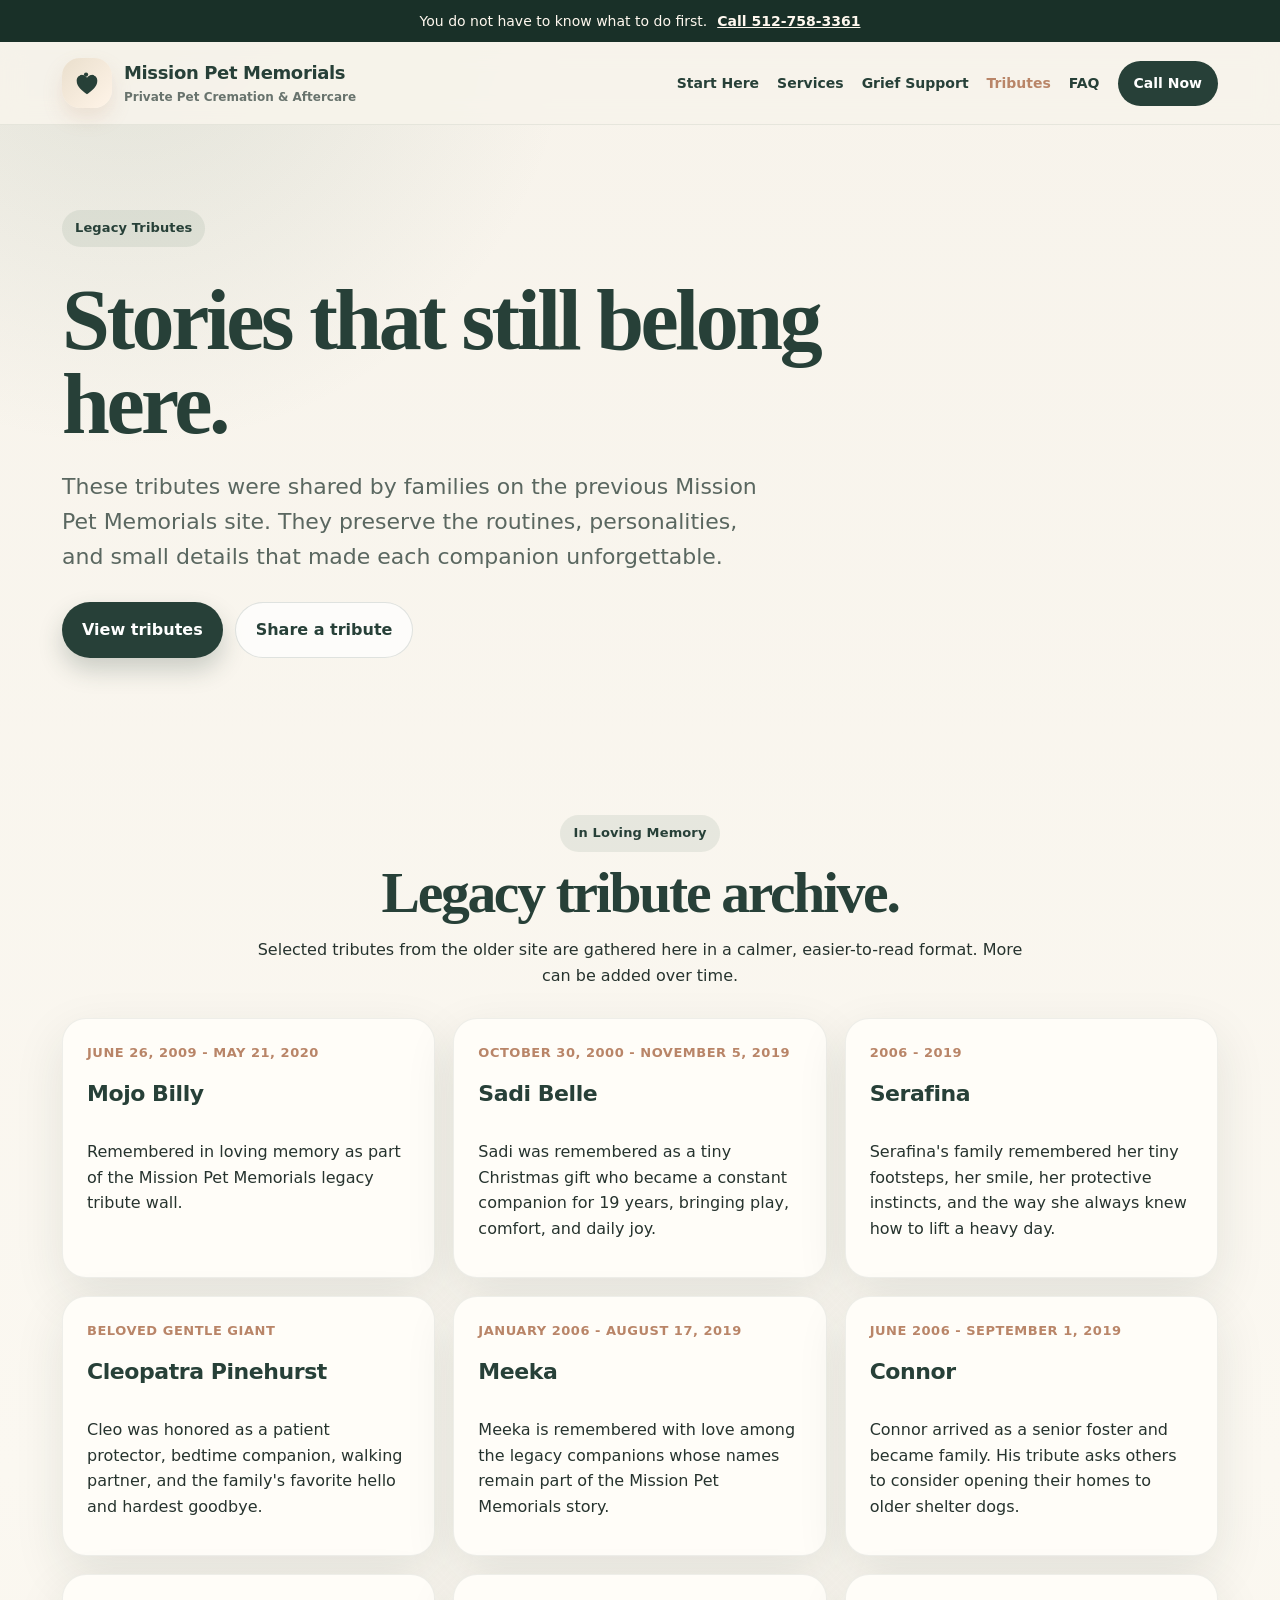
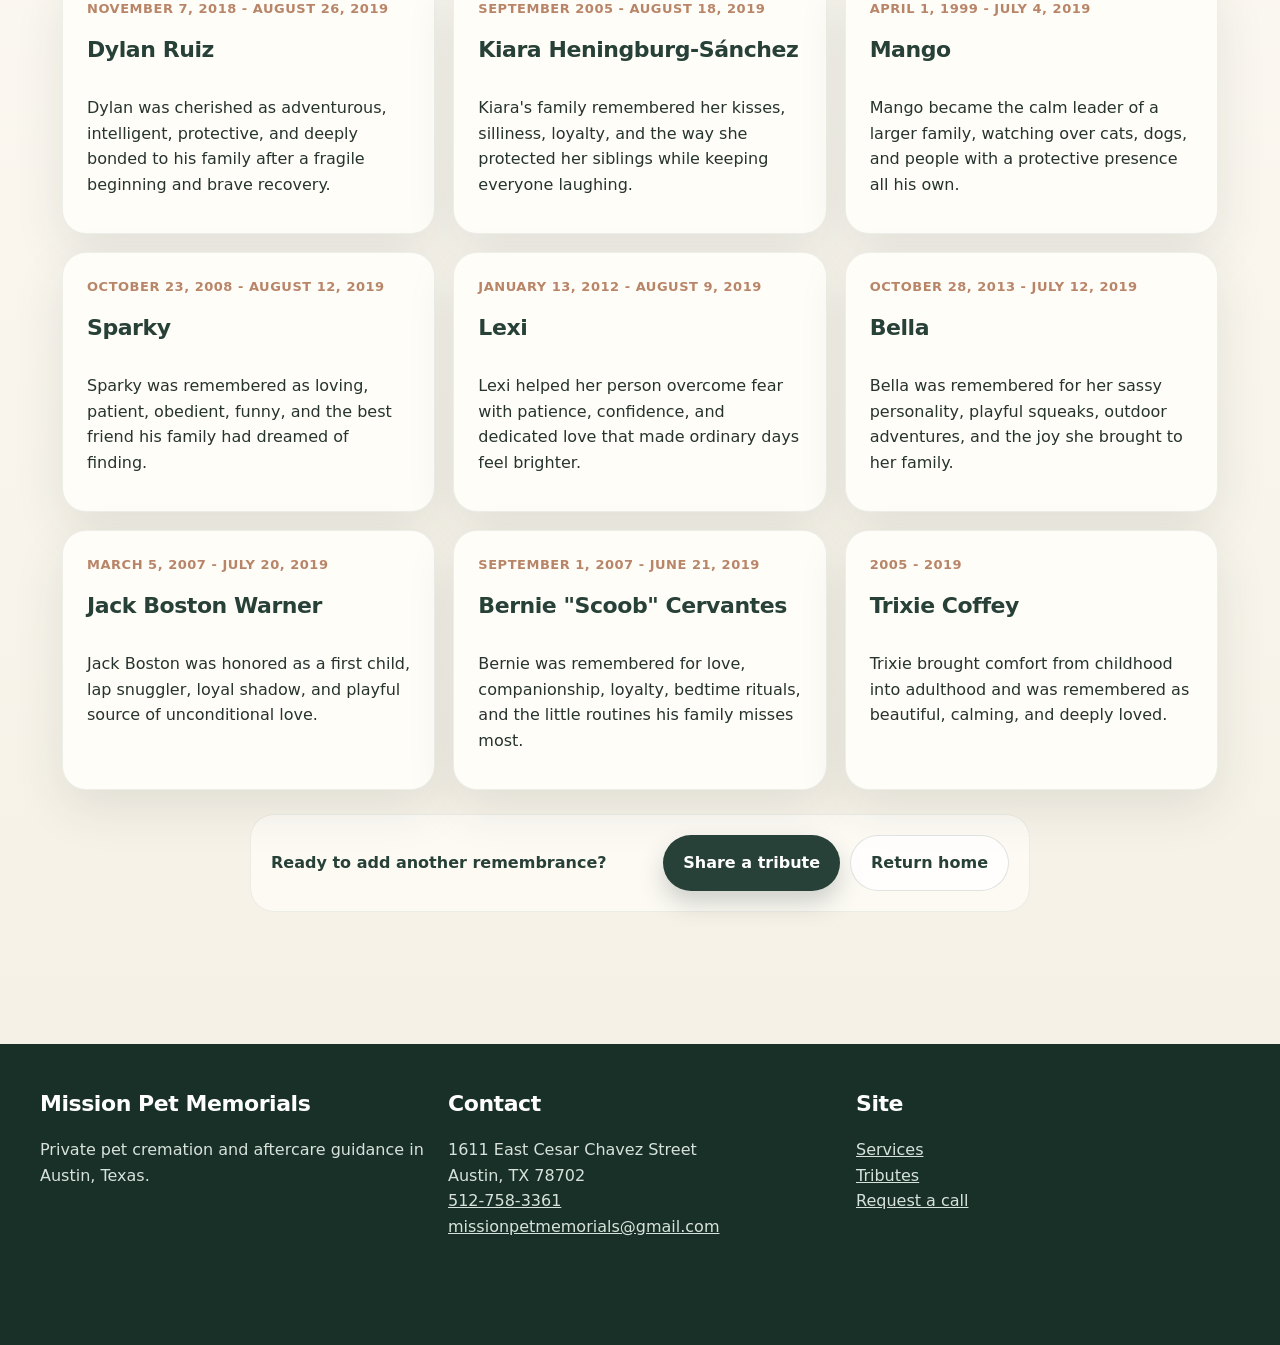
==== tributes.html @ 891af001 "Move tributes to dedicated page" ====
<!DOCTYPE html>
<html lang="en">
<head>
  <meta charset="UTF-8" />
  <meta name="viewport" content="width=device-width, initial-scale=1.0" />
  <title>Tributes | Mission Pet Memorials</title>
  <meta name="description" content="Legacy pet tributes from Mission Pet Memorials families in Austin, Texas." />
  <link rel="stylesheet" href="styles.css" />
</head>
<body>
  <a class="skip-link" href="#main">Skip to content</a>

  <div class="topbar">
    <span>You do not have to know what to do first.</span>
    <a href="tel:5127583361">Call 512-758-3361</a>
  </div>

  <header class="site-header">
    <nav class="nav">
      <a class="brand" href="index.html#home" aria-label="Mission Pet Memorials home">
        <span class="brand-mark" aria-hidden="true">
          <svg viewBox="0 0 64 64" role="img" aria-hidden="true">
            <path d="M32 56c-10-8-22-16-22-29 0-7 5-12 12-12 5 0 8 3 10 6 2-3 5-6 10-6 7 0 12 5 12 12 0 13-12 21-22 29z"/>
            <circle cx="21" cy="19" r="4.5"/>
            <circle cx="30" cy="14" r="4.5"/>
            <circle cx="43" cy="19" r="4.5"/>
            <ellipse cx="32" cy="31" rx="8.5" ry="7.2"/>
          </svg>
        </span>
        <span class="brand-text">
          <strong>Mission Pet Memorials</strong>
          <small>Private Pet Cremation & Aftercare</small>
        </span>
      </a>

      <button class="menu-toggle" aria-label="Toggle menu" aria-expanded="false">Menu</button>

      <div class="nav-links">
        <a href="index.html#start">Start Here</a>
        <a href="index.html#services">Services</a>
        <a href="index.html#grief">Grief Support</a>
        <a href="tributes.html" aria-current="page">Tributes</a>
        <a href="index.html#faq">FAQ</a>
        <a class="nav-call" href="tel:5127583361">Call Now</a>
      </div>
    </nav>
  </header>

  <main id="main">
    <section class="section tribute-hero">
      <div>
        <p class="eyebrow">Legacy Tributes</p>
        <h1>Stories that still belong here.</h1>
        <p class="lead">These tributes were shared by families on the previous Mission Pet Memorials site. They preserve the routines, personalities, and small details that made each companion unforgettable.</p>
        <div class="hero-actions">
          <a class="button button-primary" href="#tribute-archive">View tributes</a>
          <a class="button button-secondary" href="index.html#lead-form">Share a tribute</a>
        </div>
      </div>
    </section>

    <section id="tribute-archive" class="section tribute-section">
      <div class="section-head center">
        <p class="eyebrow">In Loving Memory</p>
        <h2>Legacy tribute archive.</h2>
        <p>Selected tributes from the older site are gathered here in a calmer, easier-to-read format. More can be added over time.</p>
      </div>

      <div class="card-grid three tribute-archive-grid">
        <article class="tribute-card">
          <p class="tribute-meta">June 26, 2009 - May 21, 2020</p>
          <h3>Mojo Billy</h3>
          <p>Remembered in loving memory as part of the Mission Pet Memorials legacy tribute wall.</p>
        </article>
        <article class="tribute-card">
          <p class="tribute-meta">October 30, 2000 - November 5, 2019</p>
          <h3>Sadi Belle</h3>
          <p>Sadi was remembered as a tiny Christmas gift who became a constant companion for 19 years, bringing play, comfort, and daily joy.</p>
        </article>
        <article class="tribute-card">
          <p class="tribute-meta">2006 - 2019</p>
          <h3>Serafina</h3>
          <p>Serafina's family remembered her tiny footsteps, her smile, her protective instincts, and the way she always knew how to lift a heavy day.</p>
        </article>
        <article class="tribute-card">
          <p class="tribute-meta">Beloved gentle giant</p>
          <h3>Cleopatra Pinehurst</h3>
          <p>Cleo was honored as a patient protector, bedtime companion, walking partner, and the family's favorite hello and hardest goodbye.</p>
        </article>
        <article class="tribute-card">
          <p class="tribute-meta">January 2006 - August 17, 2019</p>
          <h3>Meeka</h3>
          <p>Meeka is remembered with love among the legacy companions whose names remain part of the Mission Pet Memorials story.</p>
        </article>
        <article class="tribute-card">
          <p class="tribute-meta">June 2006 - September 1, 2019</p>
          <h3>Connor</h3>
          <p>Connor arrived as a senior foster and became family. His tribute asks others to consider opening their homes to older shelter dogs.</p>
        </article>
        <article class="tribute-card">
          <p class="tribute-meta">November 7, 2018 - August 26, 2019</p>
          <h3>Dylan Ruiz</h3>
          <p>Dylan was cherished as adventurous, intelligent, protective, and deeply bonded to his family after a fragile beginning and brave recovery.</p>
        </article>
        <article class="tribute-card">
          <p class="tribute-meta">September 2005 - August 18, 2019</p>
          <h3>Kiara Heningburg-S&aacute;nchez</h3>
          <p>Kiara's family remembered her kisses, silliness, loyalty, and the way she protected her siblings while keeping everyone laughing.</p>
        </article>
        <article class="tribute-card">
          <p class="tribute-meta">April 1, 1999 - July 4, 2019</p>
          <h3>Mango</h3>
          <p>Mango became the calm leader of a larger family, watching over cats, dogs, and people with a protective presence all his own.</p>
        </article>
        <article class="tribute-card">
          <p class="tribute-meta">October 23, 2008 - August 12, 2019</p>
          <h3>Sparky</h3>
          <p>Sparky was remembered as loving, patient, obedient, funny, and the best friend his family had dreamed of finding.</p>
        </article>
        <article class="tribute-card">
          <p class="tribute-meta">January 13, 2012 - August 9, 2019</p>
          <h3>Lexi</h3>
          <p>Lexi helped her person overcome fear with patience, confidence, and dedicated love that made ordinary days feel brighter.</p>
        </article>
        <article class="tribute-card">
          <p class="tribute-meta">October 28, 2013 - July 12, 2019</p>
          <h3>Bella</h3>
          <p>Bella was remembered for her sassy personality, playful squeaks, outdoor adventures, and the joy she brought to her family.</p>
        </article>
        <article class="tribute-card">
          <p class="tribute-meta">March 5, 2007 - July 20, 2019</p>
          <h3>Jack Boston Warner</h3>
          <p>Jack Boston was honored as a first child, lap snuggler, loyal shadow, and playful source of unconditional love.</p>
        </article>
        <article class="tribute-card">
          <p class="tribute-meta">September 1, 2007 - June 21, 2019</p>
          <h3>Bernie "Scoob" Cervantes</h3>
          <p>Bernie was remembered for love, companionship, loyalty, bedtime rituals, and the little routines his family misses most.</p>
        </article>
        <article class="tribute-card">
          <p class="tribute-meta">2005 - 2019</p>
          <h3>Trixie Coffey</h3>
          <p>Trixie brought comfort from childhood into adulthood and was remembered as beautiful, calming, and deeply loved.</p>
        </article>
      </div>

      <div class="tribute-note">
        <p>Ready to add another remembrance?</p>
        <div class="tribute-actions">
          <a class="button button-primary" href="index.html#lead-form">Share a tribute</a>
          <a class="button button-secondary" href="index.html#home">Return home</a>
        </div>
      </div>
    </section>
  </main>

  <footer class="footer">
    <div class="footer-grid">
      <div>
        <h3>Mission Pet Memorials</h3>
        <p>Private pet cremation and aftercare guidance in Austin, Texas.</p>
      </div>
      <div>
        <h3>Contact</h3>
        <p>1611 East Cesar Chavez Street<br>Austin, TX 78702<br><a href="tel:5127583361">512-758-3361</a><br><a href="mailto:missionpetmemorials@gmail.com">missionpetmemorials@gmail.com</a></p>
      </div>
      <div>
        <h3>Site</h3>
        <p><a href="index.html#services">Services</a><br><a href="tributes.html">Tributes</a><br><a href="index.html#lead-form">Request a call</a></p>
      </div>
    </div>
  </footer>

  <div class="mobile-call-bar">
    <a href="tel:5127583361">Call now: 512-758-3361</a>
  </div>

  <script src="script.js"></script>
</body>
</html>
---- styles.css ----
:root {
  --ink: #26332e;
  --deep: #274038;
  --deep-2: #193028;
  --sage: #7c927f;
  --sage-soft: #e7eee7;
  --cream: #fbf8f1;
  --sand: #efe5d4;
  --clay: #b98568;
  --white: #fffdf8;
  --muted: #68736d;
  --shadow: 0 18px 50px rgba(25, 48, 40, 0.10);
  --radius-lg: 30px;
  --radius-md: 20px;
}

* { box-sizing: border-box; }

html { scroll-behavior: smooth; }

body {
  margin: 0;
  font-family: Inter, system-ui, -apple-system, BlinkMacSystemFont, "Segoe UI", sans-serif;
  color: var(--ink);
  background:
    radial-gradient(circle at 10% 0%, rgba(124, 146, 127, 0.18), transparent 28rem),
    linear-gradient(180deg, #f7f3eb 0%, #fbf8f1 50%, #f4efe4 100%);
  line-height: 1.6;
}

a { color: inherit; }

.skip-link {
  position: absolute;
  left: -999px;
  top: 10px;
  background: var(--deep);
  color: white;
  padding: 10px 14px;
  border-radius: 10px;
}

.skip-link:focus { left: 10px; }

.topbar {
  background: var(--deep-2);
  color: #fff8ef;
  padding: 10px 16px;
  text-align: center;
  font-size: 14px;
  display: flex;
  justify-content: center;
  gap: 10px;
  flex-wrap: wrap;
}

.topbar a {
  color: #fff8ef;
  font-weight: 900;
}

.site-header {
  position: sticky;
  top: 0;
  z-index: 20;
  background: rgba(247, 243, 235, 0.92);
  backdrop-filter: blur(12px);
  border-bottom: 1px solid rgba(39, 64, 56, 0.08);
}

.nav {
  max-width: 1200px;
  margin: 0 auto;
  padding: 16px 22px;
  display: flex;
  align-items: center;
  justify-content: space-between;
  gap: 16px;
}

.brand {
  display: flex;
  align-items: center;
  gap: 12px;
  text-decoration: none;
}

.brand-mark {
  width: 50px;
  height: 50px;
  border-radius: 18px;
  background: linear-gradient(135deg, #eadfcd, #fff4e8);
  display: grid;
  place-items: center;
  box-shadow: 0 10px 20px rgba(185, 133, 104, 0.18);
}

.brand-mark svg {
  width: 30px;
  height: 30px;
  fill: var(--deep);
}

.brand-text strong {
  display: block;
  color: var(--deep);
  font-size: 18px;
  font-weight: 900;
  letter-spacing: -0.02em;
}

.brand-text small {
  display: block;
  color: var(--muted);
  font-size: 12px;
  font-weight: 700;
}

.nav-links {
  display: flex;
  align-items: center;
  gap: 18px;
}

.nav-links a {
  text-decoration: none;
  color: var(--deep);
  font-weight: 800;
  font-size: 14px;
}

.nav-links a[aria-current="page"] {
  color: var(--clay);
}

.nav-call {
  background: var(--deep);
  color: white !important;
  border-radius: 999px;
  padding: 11px 16px;
}

.menu-toggle {
  display: none;
  border: 1px solid rgba(39, 64, 56, 0.14);
  background: var(--white);
  color: var(--deep);
  border-radius: 999px;
  padding: 10px 14px;
  font-weight: 800;
}

.hero,
.section {
  max-width: 1200px;
  margin: 0 auto;
  padding: 72px 22px;
}

.hero {
  display: grid;
  grid-template-columns: 1.05fr 0.95fr;
  gap: 42px;
  align-items: center;
}

.eyebrow,
.eyebrow-dark {
  display: inline-flex;
  width: fit-content;
  padding: 8px 13px;
  border-radius: 999px;
  font-size: 13px;
  font-weight: 900;
  letter-spacing: 0.01em;
}

.eyebrow {
  background: rgba(124, 146, 127, 0.15);
  color: var(--deep);
}

.eyebrow-dark {
  background: rgba(255, 255, 255, 0.14);
  color: #fff8ef;
}

h1,
h2 {
  margin: 0 0 14px;
  font-family: Georgia, "Times New Roman", serif;
  color: var(--deep);
  letter-spacing: -0.04em;
  line-height: 0.98;
}

h1 { font-size: clamp(46px, 7vw, 86px); margin-top: 18px; }
h2 { font-size: clamp(34px, 4.5vw, 58px); }
h3 {
  margin: 0 0 8px;
  color: var(--deep);
  font-size: 22px;
  letter-spacing: -0.02em;
}

.lead {
  font-size: clamp(18px, 2vw, 22px);
  color: #5a6760;
  max-width: 700px;
}

.hero-actions {
  display: flex;
  gap: 12px;
  flex-wrap: wrap;
  margin-top: 28px;
}

.button {
  display: inline-flex;
  align-items: center;
  justify-content: center;
  padding: 14px 20px;
  border-radius: 999px;
  font-weight: 900;
  text-decoration: none;
  border: none;
  cursor: pointer;
}

.button-primary {
  background: var(--deep);
  color: white;
  box-shadow: 0 12px 24px rgba(39, 64, 56, 0.22);
}

.button-secondary {
  background: rgba(255, 255, 255, 0.7);
  color: var(--deep);
  border: 1px solid rgba(39, 64, 56, 0.14);
}

.button-warm {
  background: #dfc2a7;
  color: var(--deep-2);
  box-shadow: 0 12px 24px rgba(185, 133, 104, 0.20);
}

.trust-pills {
  display: flex;
  gap: 10px;
  flex-wrap: wrap;
  margin-top: 28px;
}

.trust-pills span {
  background: rgba(255, 255, 255, 0.72);
  border: 1px solid rgba(39, 64, 56, 0.08);
  color: var(--deep);
  padding: 9px 12px;
  border-radius: 999px;
  font-size: 13px;
  font-weight: 800;
}

.hero-side {
  display: grid;
  gap: 18px;
}

.hero-image,
.service-image {
  width: 100%;
  border-radius: var(--radius-lg);
  background-size: cover;
  background-position: center;
}

.hero-image {
  min-height: 420px;
  box-shadow: var(--shadow);
  background-image:
    linear-gradient(rgba(25, 48, 40, 0.08), rgba(25, 48, 40, 0.14)),
    url("https://images.unsplash.com/photo-1517849845537-4d257902454a?q=80&w=1400&auto=format&fit=crop");
}

.contact-card,
.info-card,
.service-card,
.quote-card,
.tribute-card,
.panel,
.map-placeholder {
  background: var(--white);
  border: 1px solid rgba(39, 64, 56, 0.08);
  box-shadow: var(--shadow);
}

.contact-card {
  border-radius: var(--radius-lg);
  padding: 20px;
  display: grid;
  grid-template-columns: 1fr 1fr;
  gap: 12px;
}

.contact-item {
  background: var(--sage-soft);
  border-radius: 16px;
  padding: 14px;
}

.contact-item.full {
  grid-column: 1 / -1;
}

.contact-item small {
  display: block;
  font-size: 11px;
  text-transform: uppercase;
  letter-spacing: 0.08em;
  font-weight: 900;
  color: #5e6b64;
  margin-bottom: 5px;
}

.contact-item strong,
.contact-item a {
  color: var(--deep);
  text-decoration: none;
}

.section-head {
  max-width: 780px;
  margin-bottom: 30px;
}

.section-head.center {
  margin-left: auto;
  margin-right: auto;
  text-align: center;
}

.card-grid {
  display: grid;
  gap: 18px;
}

.card-grid.three {
  grid-template-columns: repeat(3, minmax(0, 1fr));
}

.card-grid.four {
  grid-template-columns: repeat(4, minmax(0, 1fr));
}

.info-card,
.quote-card,
.tribute-card {
  border-radius: 24px;
  padding: 24px;
}

.link-card {
  text-decoration: none;
  color: inherit;
}

.link-card span {
  display: inline-block;
  margin-top: 10px;
  color: var(--deep);
  font-weight: 900;
}

.card-icon {
  width: 54px;
  height: 54px;
  border-radius: 18px;
  display: grid;
  place-items: center;
  background: var(--sage-soft);
  font-size: 26px;
  margin-bottom: 18px;
}

.soft-banner,
.dark-banner,
.final-cta {
  border-radius: 34px;
  display: grid;
  gap: 24px;
}

.soft-banner {
  background: linear-gradient(135deg, #e6eee4, #f9f5ed);
}

.soft-banner,
.dark-banner {
  grid-template-columns: 0.95fr 1.05fr;
  padding: 38px;
}

.dark-banner {
  background: linear-gradient(135deg, var(--deep), #3a5a50);
  color: white;
}

.dark-banner h2,
.dark-banner p {
  color: white;
}

.service-grid {
  display: grid;
  gap: 20px;
}

.service-card {
  border-radius: var(--radius-lg);
  overflow: hidden;
  display: grid;
  grid-template-columns: 340px 1fr;
}

.service-content {
  padding: 26px;
}

.service-content a {
  color: var(--deep);
  font-weight: 900;
  text-underline-offset: 4px;
}

.service-image { min-height: 260px; }

.image-private {
  background-image:
    linear-gradient(rgba(25, 48, 40, 0.10), rgba(25, 48, 40, 0.16)),
    url("https://images.unsplash.com/photo-1548199973-03cce0bbc87b?q=80&w=1400&auto=format&fit=crop");
}

.image-keepsakes {
  background-image:
    linear-gradient(rgba(25, 48, 40, 0.10), rgba(25, 48, 40, 0.16)),
    url("https://images.unsplash.com/photo-1517841905240-472988babdf9?q=80&w=1400&auto=format&fit=crop");
}

.image-guidance {
  background-image:
    linear-gradient(rgba(25, 48, 40, 0.10), rgba(25, 48, 40, 0.16)),
    url("https://images.unsplash.com/photo-1500530855697-b586d89ba3ee?q=80&w=1400&auto=format&fit=crop");
}

.split-section {
  display: grid;
  grid-template-columns: 1fr 1fr;
  gap: 22px;
  align-items: stretch;
}

.panel {
  border-radius: var(--radius-lg);
  padding: 32px;
}

.panel-soft {
  background: #eef3e8;
}

.panel-sage {
  background: linear-gradient(180deg, #e7eee7, #f2f6ef);
}

.panel-white {
  background: var(--white);
}

.checklist {
  display: grid;
  gap: 14px;
}

.check-item {
  background: rgba(255, 253, 248, 0.88);
  border: 1px solid rgba(39, 64, 56, 0.08);
  border-radius: 22px;
  padding: 20px;
  display: grid;
  grid-template-columns: 52px 1fr;
  gap: 16px;
  box-shadow: 0 10px 28px rgba(25, 48, 40, 0.08);
}

.check-item strong {
  width: 44px;
  height: 44px;
  border-radius: 14px;
  background: var(--deep);
  color: white;
  display: grid;
  place-items: center;
}

.gentle-list {
  padding-left: 18px;
}

.gentle-list li {
  margin: 12px 0;
}

.stars {
  color: var(--clay);
  letter-spacing: 0.14em;
  font-weight: 900;
  margin-bottom: 12px;
}

blockquote {
  margin: 0 0 14px;
  font-family: Georgia, "Times New Roman", serif;
  font-size: 21px;
  line-height: 1.38;
  color: var(--deep);
}

.tribute-hero {
  min-height: 520px;
  display: grid;
  align-items: center;
}

.tribute-hero > div {
  max-width: 840px;
}

.tribute-section .card-grid {
  align-items: stretch;
}

.tribute-card {
  display: flex;
  flex-direction: column;
  min-height: 230px;
}

.tribute-archive-grid .tribute-card {
  min-height: 260px;
}

.tribute-card h3 {
  margin-bottom: 12px;
}

.tribute-card p:last-child {
  margin-bottom: 0;
}

.tribute-meta {
  color: var(--clay);
  font-size: 13px;
  font-weight: 900;
  letter-spacing: 0.04em;
  margin: 0 0 12px;
  text-transform: uppercase;
}

.tribute-note {
  max-width: 780px;
  margin: 24px auto 0;
  display: flex;
  align-items: center;
  justify-content: space-between;
  gap: 16px;
  padding: 20px;
  border-radius: 24px;
  background: rgba(255, 253, 248, 0.78);
  border: 1px solid rgba(39, 64, 56, 0.08);
}

.tribute-note p {
  margin: 0;
  font-weight: 800;
  color: var(--deep);
}

.tribute-actions {
  display: flex;
  gap: 10px;
  flex-wrap: wrap;
}

.form-section {
  background: linear-gradient(135deg, var(--deep), #39584f);
  border-radius: 34px;
  display: grid;
  grid-template-columns: 0.9fr 1.1fr;
  gap: 24px;
  padding: 38px;
}

.form-copy h2,
.form-copy p,
.form-copy .small-callout,
.form-copy a {
  color: white;
}

.small-callout {
  background: rgba(255, 255, 255, 0.10);
  border: 1px solid rgba(255, 255, 255, 0.14);
  padding: 14px 16px;
  border-radius: 18px;
  font-weight: 700;
}

.site-form {
  background: var(--white);
  border-radius: 24px;
  padding: 24px;
  display: grid;
  grid-template-columns: 1fr 1fr;
  gap: 16px;
  box-shadow: var(--shadow);
}

.site-form label {
  display: grid;
  gap: 8px;
  color: var(--deep);
  font-weight: 800;
}

.site-form .full { grid-column: 1 / -1; }

input,
select,
textarea {
  width: 100%;
  padding: 13px 14px;
  border: 1px solid rgba(39, 64, 56, 0.16);
  border-radius: 14px;
  font: inherit;
  background: #fffaf3;
  color: var(--ink);
}

textarea { resize: vertical; }

.hidden { display: none; }

.faq-list {
  max-width: 900px;
  margin: 0 auto;
  display: grid;
  gap: 12px;
}

details {
  background: var(--white);
  border: 1px solid rgba(39, 64, 56, 0.08);
  border-radius: 18px;
  padding: 18px 20px;
  box-shadow: 0 10px 24px rgba(25, 48, 40, 0.06);
}

summary {
  font-weight: 900;
  color: var(--deep);
  cursor: pointer;
  font-size: 18px;
}

.location-section {
  display: grid;
  grid-template-columns: 0.85fr 1.15fr;
  gap: 24px;
}

.map-placeholder {
  border-radius: var(--radius-lg);
  min-height: 360px;
  display: grid;
  grid-template-rows: minmax(300px, 1fr) auto;
  overflow: hidden;
  background: var(--white);
}

.map-placeholder iframe {
  width: 100%;
  min-height: 300px;
  height: 100%;
  border: 0;
  display: block;
}

.map-directions {
  display: flex;
  align-items: center;
  justify-content: center;
  padding: 14px 18px;
  background: var(--deep);
  color: white;
  text-decoration: none;
  font-weight: 900;
}

.map-directions:focus-visible {
  outline: 3px solid #dfc2a7;
  outline-offset: -3px;
}

.final-cta {
  background: linear-gradient(135deg, var(--deep), #39584f);
  color: white;
  text-align: center;
  padding: 42px;
}

.final-cta h2,
.final-cta p {
  color: white;
}

.footer {
  background: var(--deep-2);
  color: #eef4ef;
  margin-top: 60px;
  padding: 42px 22px 90px;
}

.footer-grid {
  max-width: 1200px;
  margin: 0 auto;
  display: grid;
  grid-template-columns: 1fr 1fr 1fr;
  gap: 24px;
}

.footer h3 { color: white; }
.footer a,
.footer p { color: #d8e2dc; }

.mobile-call-bar {
  display: none;
}

@media (max-width: 980px) {
  .menu-toggle { display: block; }

  .nav-links {
    display: none;
    position: absolute;
    top: 78px;
    left: 16px;
    right: 16px;
    background: var(--white);
    border: 1px solid rgba(39, 64, 56, 0.10);
    border-radius: 22px;
    padding: 18px;
    box-shadow: var(--shadow);
    flex-direction: column;
    align-items: flex-start;
  }

  .nav-links.open { display: flex; }

  .hero,
  .soft-banner,
  .dark-banner,
  .split-section,
  .form-section,
  .location-section,
  .footer-grid {
    grid-template-columns: 1fr;
  }

  .card-grid.three,
  .card-grid.four {
    grid-template-columns: 1fr;
  }

  .tribute-note {
    align-items: stretch;
    flex-direction: column;
  }

  .service-card {
    grid-template-columns: 1fr;
  }

  .site-form {
    grid-template-columns: 1fr;
  }

  .site-form .full {
    grid-column: auto;
  }

  .contact-card {
    grid-template-columns: 1fr;
  }

  .contact-item.full {
    grid-column: auto;
  }

  .mobile-call-bar {
    display: block;
    position: fixed;
    left: 0;
    right: 0;
    bottom: 0;
    z-index: 30;
    background: var(--deep);
    padding: 12px 16px;
    text-align: center;
    box-shadow: 0 -8px 20px rgba(0,0,0,0.18);
  }

  .mobile-call-bar a {
    color: white;
    text-decoration: none;
    font-weight: 900;
  }
}

@media (max-width: 620px) {
  .nav,
  .hero,
  .section,
  .footer {
    padding-left: 16px;
    padding-right: 16px;
  }

  .hero,
  .section {
    padding-top: 56px;
    padding-bottom: 56px;
  }

  h1 {
    font-size: clamp(42px, 13vw, 62px);
  }

  .brand-text small {
    display: none;
  }

  .hero-image {
    min-height: 300px;
  }

  .service-image {
    min-height: 220px;
  }
}
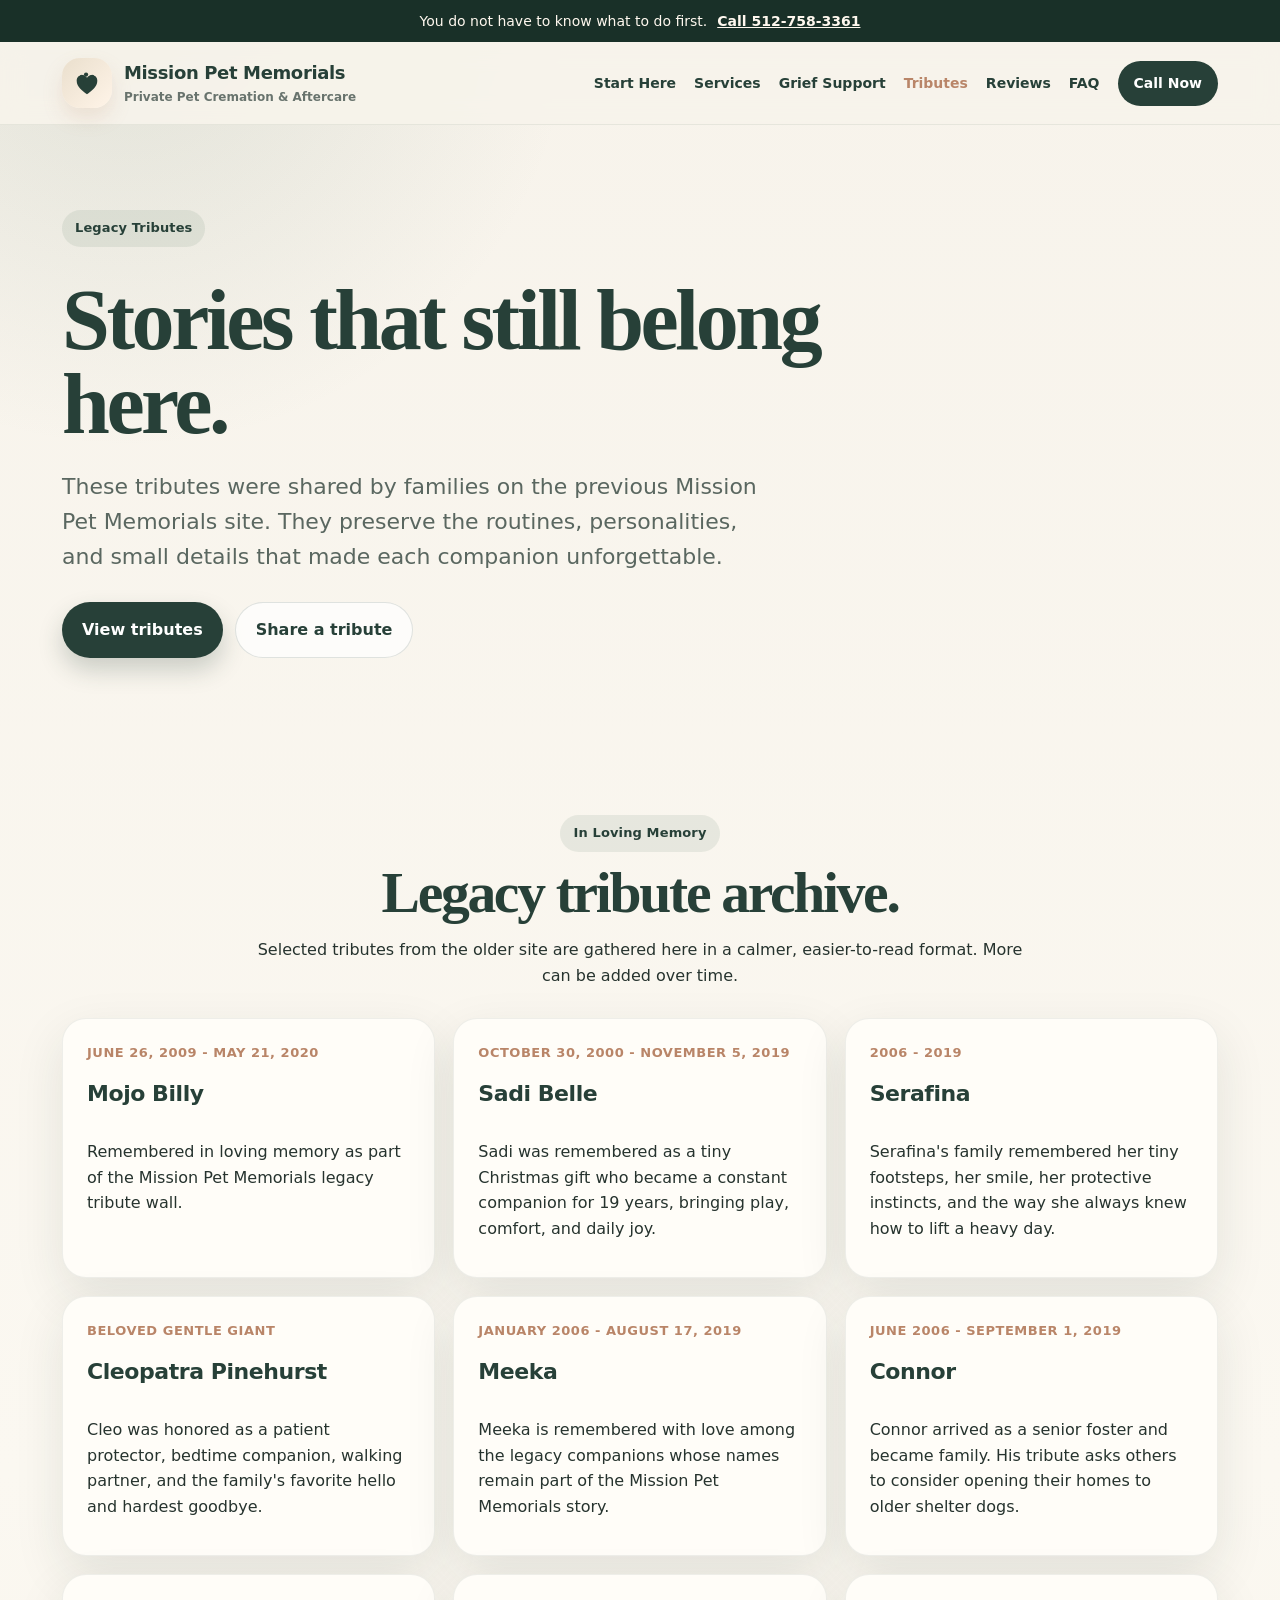
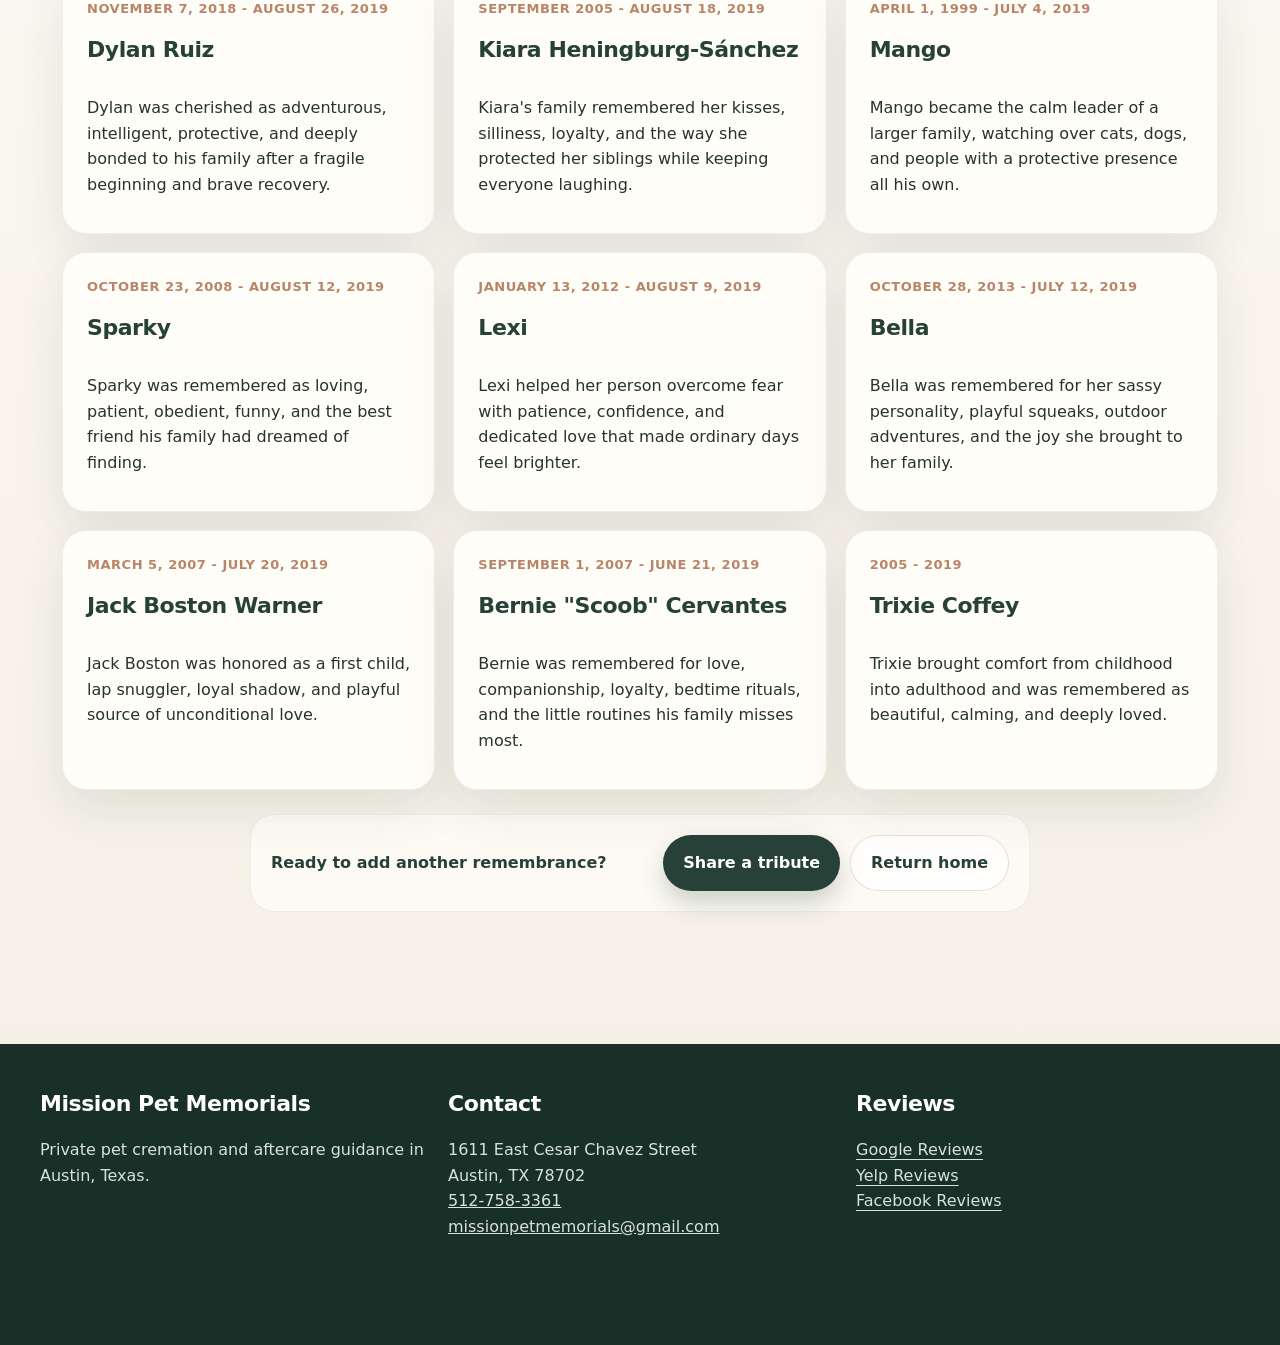
==== commit 779e0336: "Add reviews page and review platform links" ====
--- a/tributes.html
+++ b/tributes.html
@@ -40,6 +40,7 @@
         <a href="index.html#services">Services</a>
         <a href="index.html#grief">Grief Support</a>
         <a href="tributes.html" aria-current="page">Tributes</a>
+        <a href="reviews.html">Reviews</a>
         <a href="index.html#faq">FAQ</a>
         <a class="nav-call" href="tel:5127583361">Call Now</a>
       </div>
@@ -165,8 +166,12 @@
         <p>1611 East Cesar Chavez Street<br>Austin, TX 78702<br><a href="tel:5127583361">512-758-3361</a><br><a href="mailto:missionpetmemorials@gmail.com">missionpetmemorials@gmail.com</a></p>
       </div>
       <div>
-        <h3>Site</h3>
-        <p><a href="index.html#services">Services</a><br><a href="tributes.html">Tributes</a><br><a href="index.html#lead-form">Request a call</a></p>
+        <h3>Reviews</h3>
+        <p class="footer-links">
+          <a href="https://www.google.com/maps/search/?api=1&query=Mission%20Pet%20Memorials%201611%20E%20Cesar%20Chavez%20St%20Austin%20TX%2078702" target="_blank" rel="noopener">Google Reviews</a><br>
+          <a href="http://www.yelp.com/biz/mission-pet-memorials-austin" target="_blank" rel="noopener">Yelp Reviews</a><br>
+          <a href="https://www.facebook.com/missionfuneralhomepetmemorials/reviews" target="_blank" rel="noopener">Facebook Reviews</a>
+        </p>
       </div>
     </div>
   </footer>
--- a/styles.css
+++ b/styles.css
@@ -534,8 +534,15 @@
   align-items: center;
 }
 
-.tribute-hero > div {
+.tribute-hero > div,
+.reviews-hero > div {
   max-width: 840px;
+}
+
+.reviews-hero {
+  min-height: 520px;
+  display: grid;
+  align-items: center;
 }
 
 .tribute-section .card-grid {
@@ -592,6 +599,82 @@
   display: flex;
   gap: 10px;
   flex-wrap: wrap;
+}
+
+.reviews-section {
+  padding-top: 48px;
+}
+
+.review-grid,
+.review-platforms {
+  display: grid;
+  grid-template-columns: repeat(3, minmax(0, 1fr));
+  gap: 18px;
+}
+
+.review-card,
+.review-link-card {
+  background: var(--white);
+  border: 1px solid rgba(39, 64, 56, 0.08);
+  border-radius: 24px;
+  box-shadow: var(--shadow);
+}
+
+.review-card {
+  padding: 24px;
+}
+
+.review-card blockquote {
+  font-size: 22px;
+}
+
+.review-stars {
+  color: var(--clay);
+  letter-spacing: 0.14em;
+  font-weight: 900;
+  margin-bottom: 14px;
+}
+
+.review-author {
+  color: var(--deep);
+  font-weight: 900;
+  margin: 0;
+}
+
+.review-platform-section {
+  padding-top: 36px;
+}
+
+.review-link-card {
+  color: inherit;
+  display: grid;
+  gap: 8px;
+  padding: 24px;
+  text-decoration: none;
+  transition: transform 160ms ease, box-shadow 160ms ease;
+}
+
+.review-link-card:hover,
+.review-link-card:focus-visible {
+  box-shadow: 0 22px 56px rgba(25, 48, 40, 0.14);
+  transform: translateY(-2px);
+}
+
+.review-link-card span {
+  color: var(--clay);
+  font-size: 13px;
+  font-weight: 900;
+  letter-spacing: 0.06em;
+  text-transform: uppercase;
+}
+
+.review-link-card strong {
+  color: var(--deep);
+  font-size: 22px;
+}
+
+.footer-links a {
+  text-underline-offset: 4px;
 }
 
 .form-section {
@@ -784,6 +867,11 @@
     grid-template-columns: 1fr;
   }
 
+  .review-grid,
+  .review-platforms {
+    grid-template-columns: 1fr;
+  }
+
   .tribute-note {
     align-items: stretch;
     flex-direction: column;
